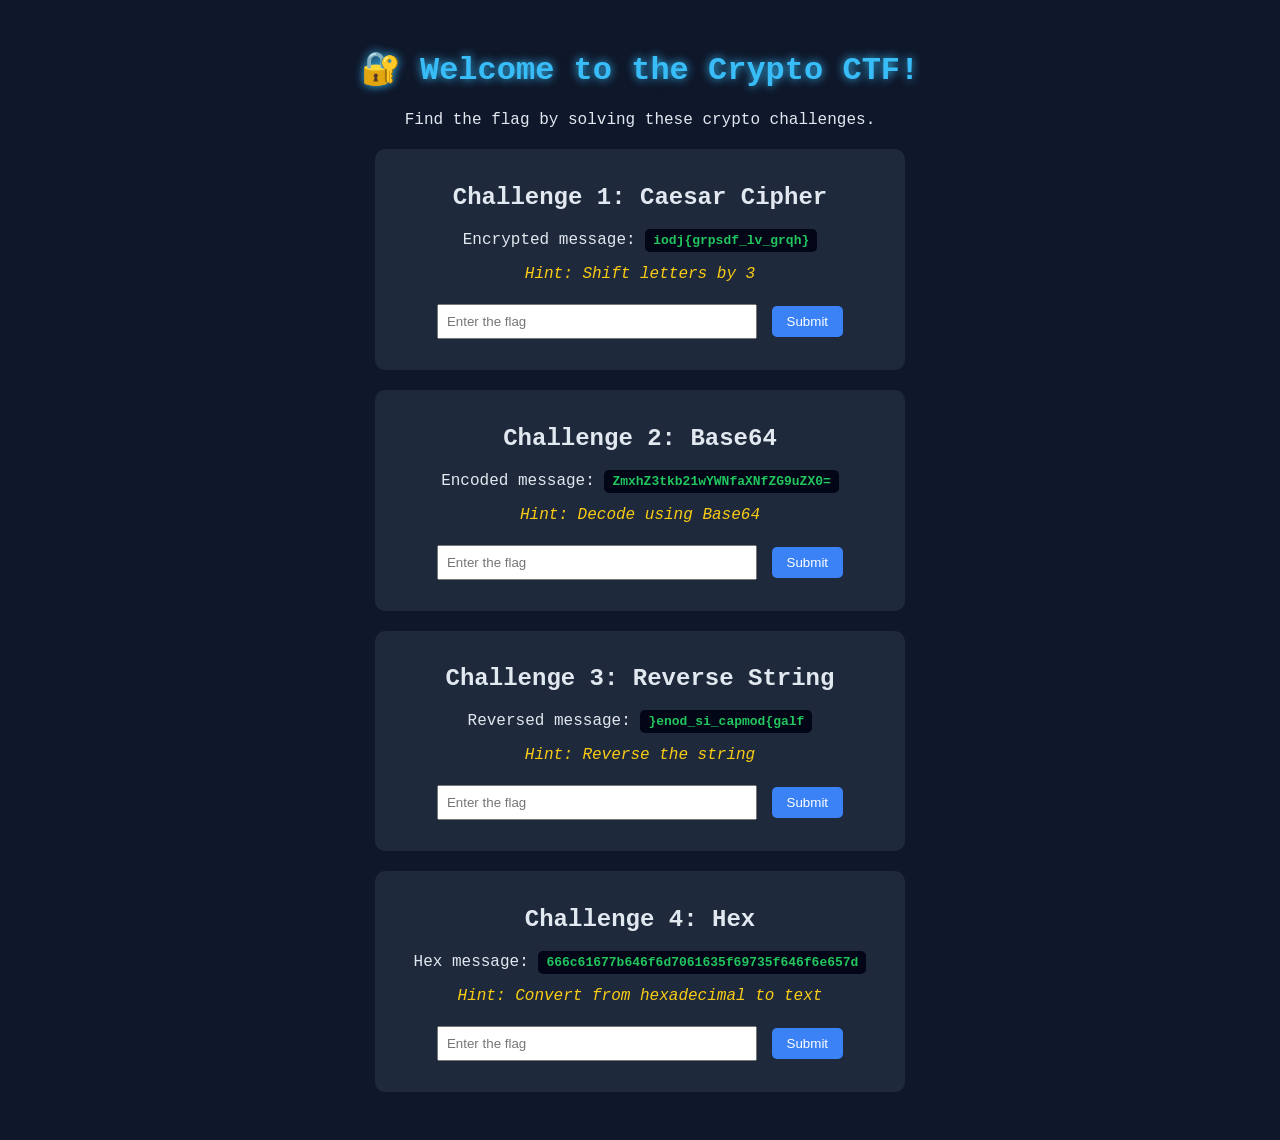
==== index.html @ 119bd9bb "Add files via upload" ====
<!DOCTYPE html>
<html lang="en">
<head>
<meta charset="UTF-8">
<meta name="viewport" content="width=device-width, initial-scale=1.0">
<title>Crypto CTF - Easy</title>
<link rel="stylesheet" href="style.css">
</head>

<body>

<h1>🔐 Welcome to the Crypto CTF!</h1>
<p>Find the flag by solving these crypto challenges.</p>

<div class="challenge">
<h2>Challenge 1: Caesar Cipher</h2>
<p>Encrypted message: <code>iodj{grpsdf_lv_grqh}</code></p>
<p class="hint">Hint: Shift letters by 3</p>
<input type="text" id="c1" placeholder="Enter the flag">
<button onclick="checkFlag('c1')">Submit</button>
<p class="result" id="r1"></p>
</div>

<div class="challenge">
<h2>Challenge 2: Base64</h2>
<p>Encoded message: <code>ZmxhZ3tkb21wYWNfaXNfZG9uZX0=</code></p>
<p class="hint">Hint: Decode using Base64</p>
<input type="text" id="c2" placeholder="Enter the flag">
<button onclick="checkFlag('c2')">Submit</button>
<p class="result" id="r2"></p>
</div>

<div class="challenge">
<h2>Challenge 3: Reverse String</h2>
<p>Reversed message: <code>}enod_si_capmod{galf</code></p>
<p class="hint">Hint: Reverse the string</p>
<input type="text" id="c3" placeholder="Enter the flag">
<button onclick="checkFlag('c3')">Submit</button>
<p class="result" id="r3"></p>
</div>

<div class="challenge">
<h2>Challenge 4: Hex</h2>
<p>Hex message: <code>666c61677b646f6d7061635f69735f646f6e657d</code></p>
<p class="hint">Hint: Convert from hexadecimal to text</p>
<input type="text" id="c4" placeholder="Enter the flag">
<button onclick="checkFlag('c4')">Submit</button>
<p class="result" id="r4"></p>
</div>

<div id="congrats" style="display:none;">
<h2>🎉 Congratulations! You solved all the challenges!</h2>
</div>

<script src="script.js"></script>

</body>
</html>
---- style.css ----
body{
font-family:"Courier New",monospace;
background:#0f172a;
color:#e2e8f0;
text-align:center;
padding:20px;
}

h1{
color:#38bdf8;
text-shadow:0 0 10px #38bdf8;
}

.challenge{
background:#1e293b;
padding:15px;
margin:20px auto;
border-radius:10px;
max-width:500px;
}

code{
background:#020617;
padding:4px 8px;
border-radius:5px;
color:#22c55e;
font-weight:bold;
}

input{
padding:8px;
width:60%;
margin-top:5px;
}

button{
padding:8px 15px;
margin-left:5px;
cursor:pointer;
background:#3b82f6;
color:white;
border:none;
border-radius:5px;
}

button:hover{
background:#2563eb;
transform:scale(1.05);
}

.result{
margin-top:10px;
font-weight:bold;
transition:all .3s ease;
}

.hint{
color:#facc15;
font-style:italic;
}

#congrats{
margin-top:30px;
background:#22c55e;
color:#0f172a;
padding:20px;
border-radius:10px;
font-size:1.5em;
}
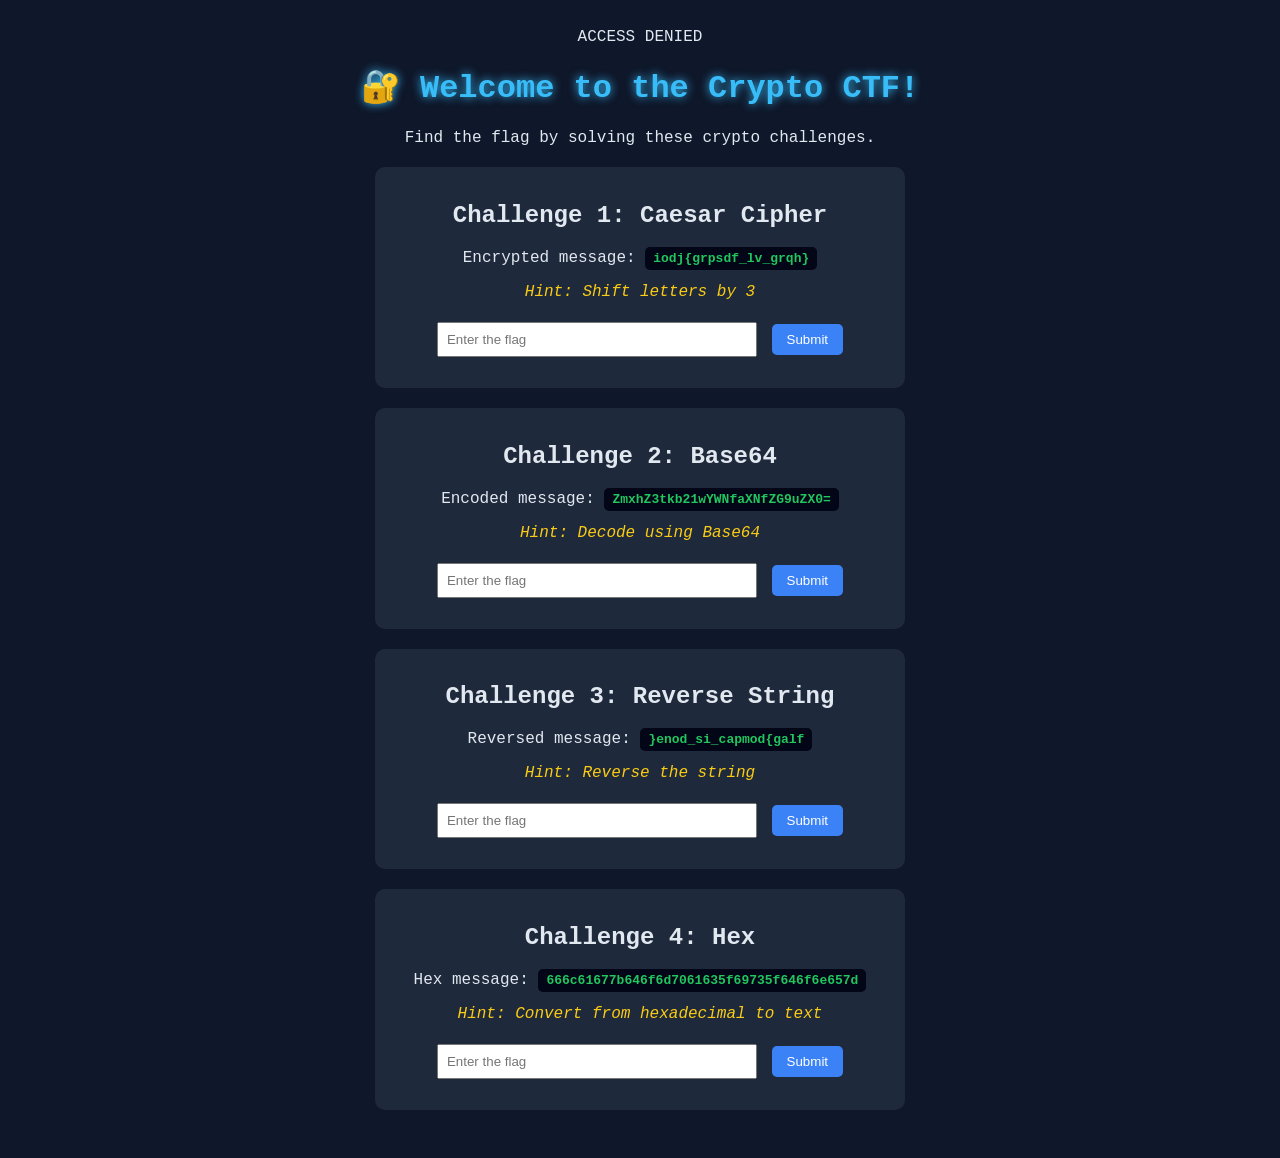
==== commit df562459: "Implement access control for CTF Added authentication check and error handling for unauthorized acce" ====
--- a/index.html
+++ b/index.html
@@ -8,7 +8,44 @@
 </head>
 
 <body>
+<script>
+  if (sessionStorage.getItem("authenticated") !== "true") {
+      const glitchDiv = document.createElement('div');
+      glitchDiv.className = 'glitch-effect';
+      glitchDiv.innerText = 'ACCESS DENIED';
+      document.body.appendChild(glitchDiv);
 
+      setTimeout(() => {
+        document.body.innerHTML = `
+          <style>
+            body {
+              background-color: #0a0f1c;
+              color: #e6f1ff;
+              display: flex;
+              align-items: center;
+              justify-content: center;
+              height: 100vh;
+              font-family: monospace;
+              text-align: center;
+              margin: 0;
+            }
+            .error-box {
+              background-color: #1e2e3f;
+              padding: 2rem;
+              border-radius: 12px;
+              box-shadow: 0 0 10px rgba(255, 0, 0, 0.3);
+            }
+          </style>
+          <div class='error-box'>
+            <h1>Error 403: Forbidden</h1>
+            <p>Nice try, buddy. But you're not authorized to be here... yet.</p>
+            <p><a href="login.html" style="color:#50fa7b;">Return to Login</a></p>
+          </div>
+        `;
+      }, 1500);
+    }
+  
+</script> 
 <h1>🔐 Welcome to the Crypto CTF!</h1>
 <p>Find the flag by solving these crypto challenges.</p>
 
@@ -55,4 +92,4 @@
 <script src="script.js"></script>
 
 </body>
-</html>+</html>
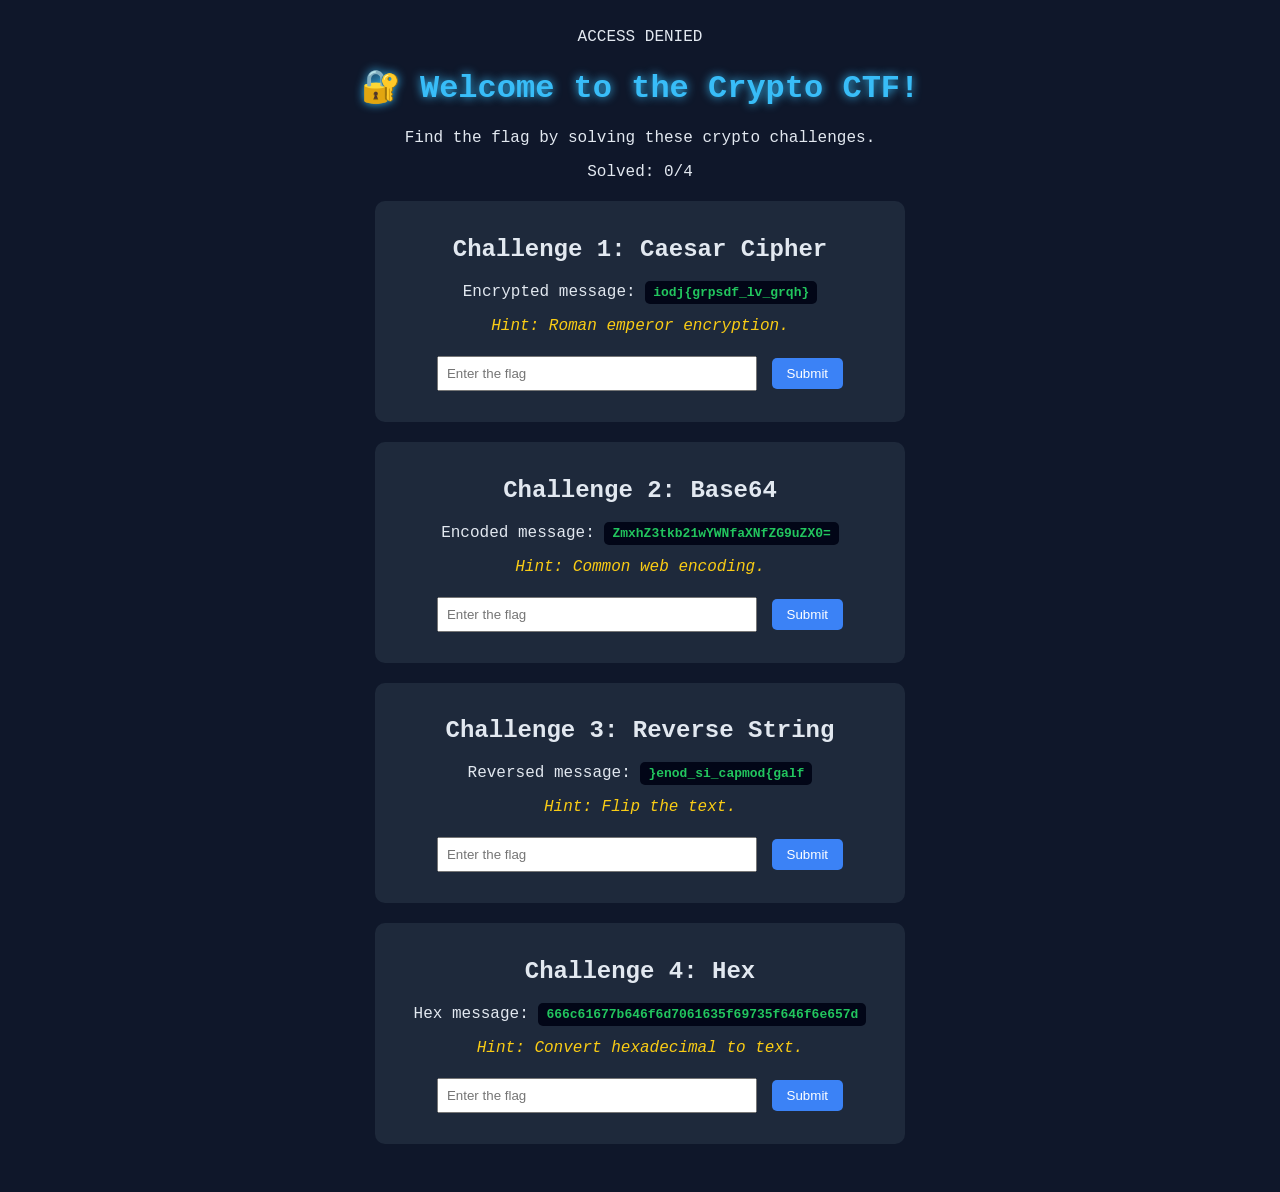
==== commit 1f9e49b4: "Revise challenge hints and add score display Updated challenge hints and added a score display." ====
--- a/index.html
+++ b/index.html
@@ -8,85 +8,111 @@
 </head>
 
 <body>
+
 <script>
-  if (sessionStorage.getItem("authenticated") !== "true") {
-      const glitchDiv = document.createElement('div');
-      glitchDiv.className = 'glitch-effect';
-      glitchDiv.innerText = 'ACCESS DENIED';
-      document.body.appendChild(glitchDiv);
+if (sessionStorage.getItem("authenticated") !== "true") {
 
-      setTimeout(() => {
-        document.body.innerHTML = `
-          <style>
-            body {
-              background-color: #0a0f1c;
-              color: #e6f1ff;
-              display: flex;
-              align-items: center;
-              justify-content: center;
-              height: 100vh;
-              font-family: monospace;
-              text-align: center;
-              margin: 0;
-            }
-            .error-box {
-              background-color: #1e2e3f;
-              padding: 2rem;
-              border-radius: 12px;
-              box-shadow: 0 0 10px rgba(255, 0, 0, 0.3);
-            }
-          </style>
-          <div class='error-box'>
-            <h1>Error 403: Forbidden</h1>
-            <p>Nice try, buddy. But you're not authorized to be here... yet.</p>
-            <p><a href="login.html" style="color:#50fa7b;">Return to Login</a></p>
-          </div>
-        `;
-      }, 1500);
-    }
-  
-</script> 
+const glitchDiv = document.createElement('div');
+glitchDiv.className = 'glitch-effect';
+glitchDiv.innerText = 'ACCESS DENIED';
+document.body.appendChild(glitchDiv);
+
+setTimeout(() => {
+document.body.innerHTML = `
+<div class='error-box'>
+<h1>Error 403: Forbidden</h1>
+<p>Nice try, buddy. But you're not authorized to be here... yet.</p>
+<p><a href="login.html">Return to Login</a></p>
+</div>
+`;
+},1500);
+
+}
+</script>
+
 <h1>🔐 Welcome to the Crypto CTF!</h1>
 <p>Find the flag by solving these crypto challenges.</p>
 
+<p>Solved: <span id="score">0</span>/4</p>
+
 <div class="challenge">
+
 <h2>Challenge 1: Caesar Cipher</h2>
-<p>Encrypted message: <code>iodj{grpsdf_lv_grqh}</code></p>
-<p class="hint">Hint: Shift letters by 3</p>
+
+<p>Encrypted message:
+<code>iodj{grpsdf_lv_grqh}</code>
+</p>
+
+<p class="hint">Hint: Roman emperor encryption.</p>
+
 <input type="text" id="c1" placeholder="Enter the flag">
 <button onclick="checkFlag('c1')">Submit</button>
+
 <p class="result" id="r1"></p>
+
 </div>
 
 <div class="challenge">
+
 <h2>Challenge 2: Base64</h2>
-<p>Encoded message: <code>ZmxhZ3tkb21wYWNfaXNfZG9uZX0=</code></p>
-<p class="hint">Hint: Decode using Base64</p>
+
+<p>Encoded message:
+<code>ZmxhZ3tkb21wYWNfaXNfZG9uZX0=</code>
+</p>
+
+<p class="hint">Hint: Common web encoding.</p>
+
 <input type="text" id="c2" placeholder="Enter the flag">
 <button onclick="checkFlag('c2')">Submit</button>
+
 <p class="result" id="r2"></p>
+
 </div>
 
 <div class="challenge">
+
 <h2>Challenge 3: Reverse String</h2>
-<p>Reversed message: <code>}enod_si_capmod{galf</code></p>
-<p class="hint">Hint: Reverse the string</p>
+
+<p>Reversed message:
+<code>}enod_si_capmod{galf</code>
+</p>
+
+<p class="hint">Hint: Flip the text.</p>
+
 <input type="text" id="c3" placeholder="Enter the flag">
 <button onclick="checkFlag('c3')">Submit</button>
+
 <p class="result" id="r3"></p>
+
 </div>
 
 <div class="challenge">
+
 <h2>Challenge 4: Hex</h2>
-<p>Hex message: <code>666c61677b646f6d7061635f69735f646f6e657d</code></p>
-<p class="hint">Hint: Convert from hexadecimal to text</p>
+
+<p>Hex message:
+<code>666c61677b646f6d7061635f69735f646f6e657d</code>
+</p>
+
+<p class="hint">Hint: Convert hexadecimal to text.</p>
+
 <input type="text" id="c4" placeholder="Enter the flag">
 <button onclick="checkFlag('c4')">Submit</button>
+
 <p class="result" id="r4"></p>
+
 </div>
 
 <div id="congrats" style="display:none;">
+
 <h2>🎉 Congratulations! You solved all the challenges!</h2>
+
+<p>Proceed to the next challenge:</p>
+
+<a href="https://turbo17.github.io/itc101-teamproj/htmlhackctf">
+<button id="nextChallenge">Go to HTML Hack CTF →</button>
+</a>
+
 </div>
 
 <script src="script.js"></script>
